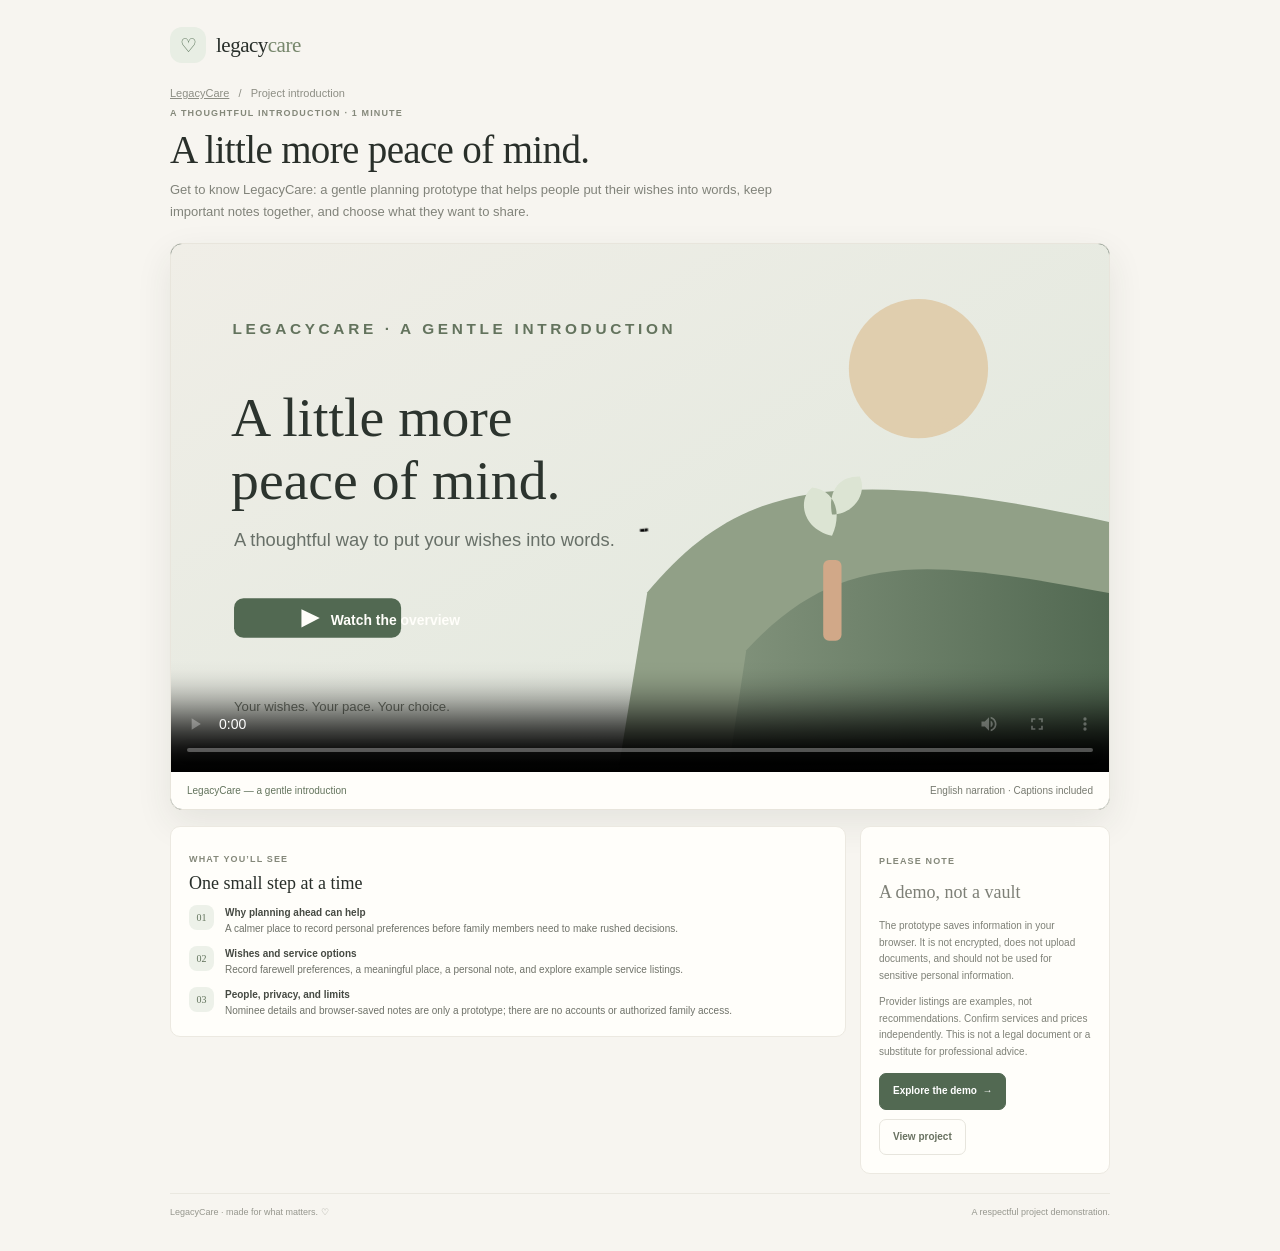
==== video.html @ 7e625909 "Add narrated LegacyCare project explainer video Publish a captioned narrated MP4, a responsive video" ====
<!doctype html>
<html lang="en">
  <head>
    <meta charset="UTF-8" />
    <meta name="viewport" content="width=device-width, initial-scale=1.0" />
    <meta name="theme-color" content="#f7f5f0" />
    <meta
      name="description"
      content="Watch a short introduction to LegacyCare: a thoughtful place to document end-of-life wishes and share them at your own pace."
    />
    <title>Meet LegacyCare — A short introduction</title>
    <style>
      :root { color-scheme: light; --ink: #292f2a; --muted: #898b82; --cream: #f7f5f0; --paper: #fffefa; --green: #526952; --line: #ece9e1; --serif: Georgia, "Times New Roman", serif; --sans: "Segoe UI", Arial, sans-serif; }
      * { box-sizing: border-box; }
      body { margin: 0; min-height: 100vh; background: var(--cream); color: var(--ink); font-family: var(--sans); -webkit-font-smoothing: antialiased; }
      a { color: inherit; }
      .page { width: min(940px, calc(100% - 36px)); margin: 0 auto; padding: 27px 0 34px; }
      .brand { display: inline-flex; gap: 10px; align-items: center; text-decoration: none; }
      .brand-mark { display: grid; place-items: center; width: 36px; height: 36px; border-radius: 12px; color: #536d52; background: #e8eee4; font-size: 19px; }
      .brand-name { font-family: var(--serif); font-size: 21px; letter-spacing: -.5px; }
      .brand-name span { color: #77876c; }
      .crumb { margin: 24px 0 8px; color: #8d8e84; font-size: 11px; }
      .eyebrow { color: #84887a; font-size: 9px; font-weight: 700; letter-spacing: 1.15px; }
      h1 { margin: 9px 0 7px; font-family: var(--serif); font-size: clamp(29px, 5vw, 39px); font-weight: 400; letter-spacing: -.65px; }
      .intro { max-width: 610px; margin: 0 0 20px; color: #81837a; font-size: 13px; line-height: 1.7; }
      .video-card { overflow: hidden; border: 1px solid #e8e5dc; border-radius: 12px; background: #32473b; box-shadow: 0 13px 36px rgba(49, 56, 45, .09); }
      video { display: block; width: 100%; aspect-ratio: 16 / 9; background: #34493e; }
      .video-meta { display: flex; justify-content: space-between; align-items: center; gap: 12px; padding: 13px 16px; background: var(--paper); color: #777a70; font-size: 10px; }
      .video-meta span:first-child { color: #63745d; }
      .content { display: grid; grid-template-columns: 1fr 250px; gap: 14px; align-items: start; margin-top: 16px; }
      .panel { padding: 18px; border: 1px solid var(--line); border-radius: 10px; background: var(--paper); }
      h2 { margin: 4px 0 11px; font-family: var(--serif); font-size: 18px; font-weight: 400; }
      .chapters { display: grid; gap: 10px; padding: 0; margin: 0; list-style: none; }
      .chapters li { display: grid; grid-template-columns: 27px 1fr; gap: 9px; align-items: start; color: #6f7269; font-size: 10px; line-height: 1.5; }
      .chapters li span { display: grid; place-items: center; width: 25px; height: 25px; border-radius: 8px; background: #edf1e9; color: #63745d; font-family: var(--serif); }
      .chapters strong { display: block; margin-bottom: 1px; color: #464a43; font-size: 10px; }
      .note { color: #7e8077; font-size: 10px; line-height: 1.65; }
      .note p:last-child { margin-bottom: 0; }
      .buttons { display: flex; flex-wrap: wrap; gap: 9px; margin-top: 13px; }
      .button { display: inline-flex; justify-content: center; align-items: center; min-height: 36px; padding: 9px 13px; border: 1px solid #e7e5dd; border-radius: 7px; background: var(--paper); color: #687160; text-decoration: none; font-size: 10px; font-weight: 600; }
      .button.primary { border-color: var(--green); background: var(--green); color: white; }
      .button:hover { filter: brightness(.97); }
      footer { display: flex; justify-content: space-between; gap: 10px; margin-top: 19px; padding-top: 13px; border-top: 1px solid #eae8e0; color: #96978e; font-size: 9px; }
      @media (max-width: 680px) { .page { width: min(100% - 28px, 520px); padding-top: 18px; } .content { grid-template-columns: 1fr; } .video-meta { align-items: flex-start; flex-direction: column; } footer { flex-direction: column; } }
    </style>
  </head>
  <body>
    <main class="page">
      <a class="brand" href="./" aria-label="LegacyCare home">
        <span class="brand-mark" aria-hidden="true">♡</span>
        <span class="brand-name">legacy<span>care</span></span>
      </a>
      <p class="crumb"><a href="./">LegacyCare</a> &nbsp; / &nbsp; Project introduction</p>
      <p class="eyebrow">A THOUGHTFUL INTRODUCTION · 1 MINUTE</p>
      <h1>A little more peace of mind.</h1>
      <p class="intro">Get to know LegacyCare: a gentle planning prototype that helps people put their wishes into words, keep important notes together, and choose what they want to share.</p>
      <section class="video-card" aria-label="LegacyCare project explanation video">
        <video controls playsinline preload="metadata" poster="legacycare-video-poster.svg">
          <source src="legacycare-explainer.mp4" type="video/mp4" />
          Your browser does not support MP4 video. <a href="legacycare-explainer.mp4">Download the LegacyCare explanation video.</a>
        </video>
        <div class="video-meta"><span>LegacyCare — a gentle introduction</span><span>English narration · Captions included</span></div>
      </section>
      <div class="content">
        <section class="panel">
          <p class="eyebrow">WHAT YOU’LL SEE</p>
          <h2>One small step at a time</h2>
          <ol class="chapters">
            <li><span>01</span><div><strong>Why planning ahead can help</strong>A calmer place to record personal preferences before family members need to make rushed decisions.</div></li>
            <li><span>02</span><div><strong>Wishes and service options</strong>Record farewell preferences, a meaningful place, a personal note, and explore example service listings.</div></li>
            <li><span>03</span><div><strong>People, privacy, and limits</strong>Nominee details and browser-saved notes are only a prototype; there are no accounts or authorized family access.</div></li>
          </ol>
        </section>
        <aside class="panel note">
          <p class="eyebrow">PLEASE NOTE</p>
          <h2>A demo, not a vault</h2>
          <p>The prototype saves information in your browser. It is not encrypted, does not upload documents, and should not be used for sensitive personal information.</p>
          <p>Provider listings are examples, not recommendations. Confirm services and prices independently. This is not a legal document or a substitute for professional advice.</p>
          <div class="buttons">
            <a class="button primary" href="./">Explore the demo <span aria-hidden="true">&nbsp; →</span></a>
            <a class="button" href="https://github.com/Amru421/Legacy-Care-Dignified-End-of-Life-Funeral-Planning-Platform">View project</a>
          </div>
        </aside>
      </div>
      <footer><span>LegacyCare · made for what matters. ♡</span><span>A respectful project demonstration.</span></footer>
    </main>
  </body>
</html>
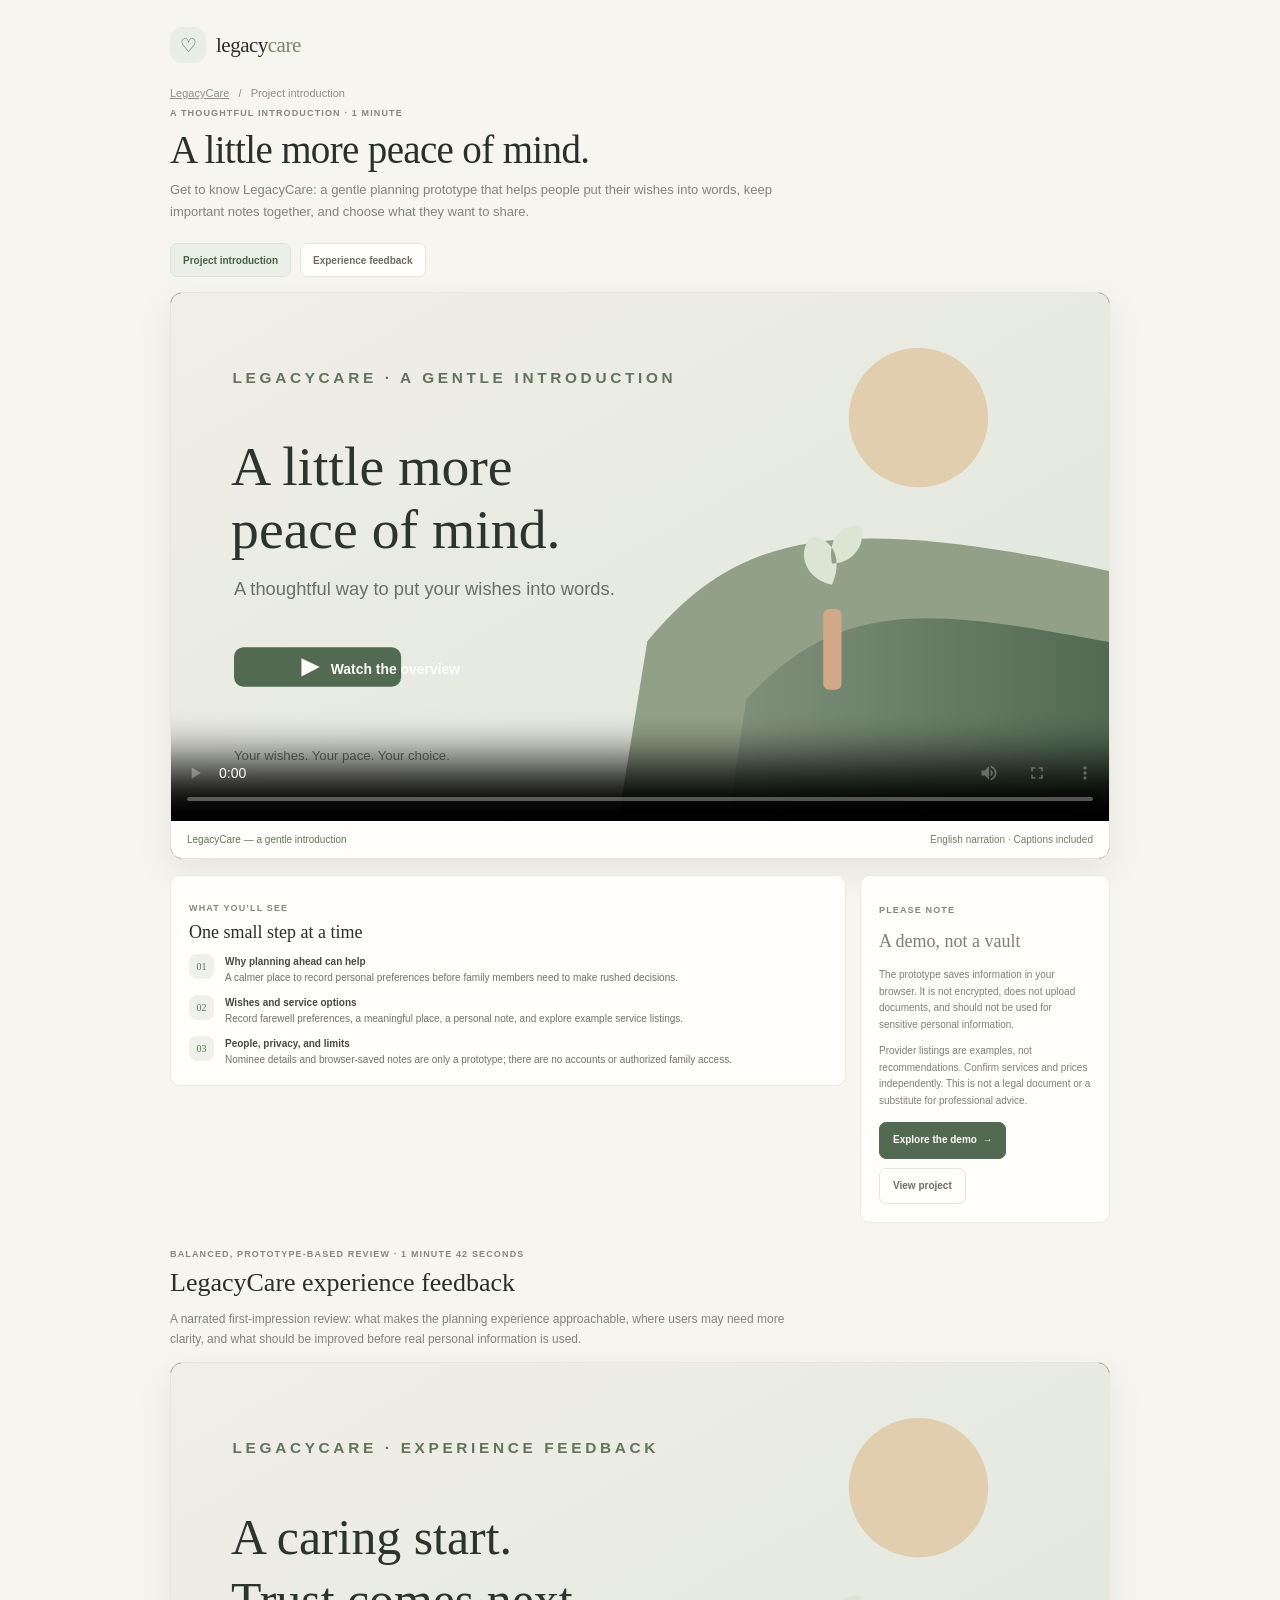
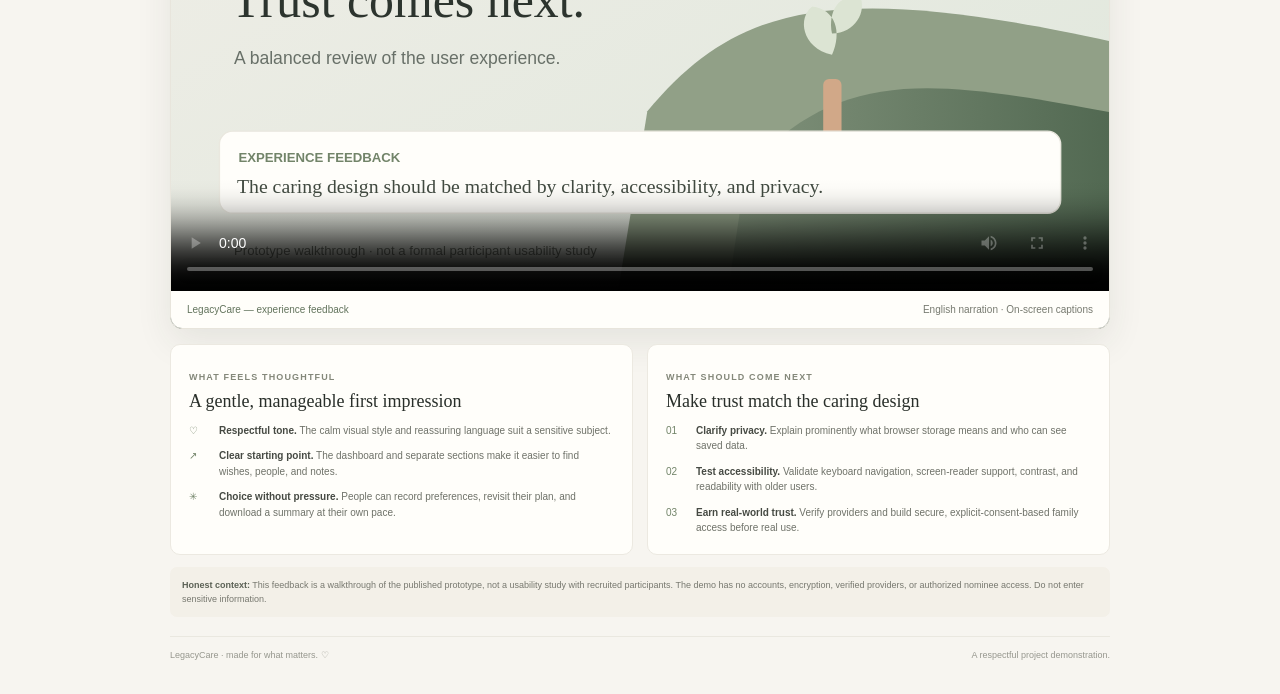
==== commit 67fc0617: "Add LegacyCare experience feedback video Publish a narrated, captioned walkthrough with balanced UX " ====
--- a/video.html
+++ b/video.html
@@ -6,7 +6,7 @@
     <meta name="theme-color" content="#f7f5f0" />
     <meta
       name="description"
-      content="Watch a short introduction to LegacyCare: a thoughtful place to document end-of-life wishes and share them at your own pace."
+      content="Watch a short LegacyCare introduction and a narrated user-experience review of the prototype."
     />
     <title>Meet LegacyCare — A short introduction</title>
     <style>
@@ -27,6 +27,22 @@
       video { display: block; width: 100%; aspect-ratio: 16 / 9; background: #34493e; }
       .video-meta { display: flex; justify-content: space-between; align-items: center; gap: 12px; padding: 13px 16px; background: var(--paper); color: #777a70; font-size: 10px; }
       .video-meta span:first-child { color: #63745d; }
+      .video-section { scroll-margin-top: 20px; }
+      .video-links { display: flex; flex-wrap: wrap; gap: 9px; margin: 0 0 15px; }
+      .video-links a { display: inline-flex; align-items: center; min-height: 34px; padding: 8px 12px; border: 1px solid #e7e5dd; border-radius: 7px; background: var(--paper); color: #687160; text-decoration: none; font-size: 10px; font-weight: 600; }
+      .video-links a[aria-current="location"] { border-color: #dce5d8; background: #eaf0e7; color: #476047; }
+      .video-links a:hover { filter: brightness(.97); }
+      .experience-heading { margin: 26px 0 12px; }
+      .experience-heading h2 { margin: 7px 0 5px; font-size: 26px; }
+      .experience-heading p:last-child { max-width: 650px; color: #81837a; font-size: 12px; line-height: 1.65; }
+      .feedback-grid { display: grid; grid-template-columns: 1fr 1fr; gap: 14px; align-items: start; margin-top: 15px; }
+      .feedback-grid .panel { height: 100%; }
+      .feedback-points { display: grid; gap: 10px; padding: 0; margin: 0; list-style: none; }
+      .feedback-points li { display: grid; grid-template-columns: 22px 1fr; gap: 8px; align-items: start; color: #6f7269; font-size: 10px; line-height: 1.55; }
+      .feedback-points li span { color: #728469; }
+      .feedback-points strong { color: #464a43; }
+      .feedback-limits { margin-top: 12px; padding: 11px 12px; border-radius: 7px; background: #f3f0e8; color: #77786f; font-size: 9px; line-height: 1.6; }
+      .feedback-limits strong { color: #5b6155; }
       .content { display: grid; grid-template-columns: 1fr 250px; gap: 14px; align-items: start; margin-top: 16px; }
       .panel { padding: 18px; border: 1px solid var(--line); border-radius: 10px; background: var(--paper); }
       h2 { margin: 4px 0 11px; font-family: var(--serif); font-size: 18px; font-weight: 400; }
@@ -41,7 +57,7 @@
       .button.primary { border-color: var(--green); background: var(--green); color: white; }
       .button:hover { filter: brightness(.97); }
       footer { display: flex; justify-content: space-between; gap: 10px; margin-top: 19px; padding-top: 13px; border-top: 1px solid #eae8e0; color: #96978e; font-size: 9px; }
-      @media (max-width: 680px) { .page { width: min(100% - 28px, 520px); padding-top: 18px; } .content { grid-template-columns: 1fr; } .video-meta { align-items: flex-start; flex-direction: column; } footer { flex-direction: column; } }
+      @media (max-width: 680px) { .page { width: min(100% - 28px, 520px); padding-top: 18px; } .content, .feedback-grid { grid-template-columns: 1fr; } .video-meta { align-items: flex-start; flex-direction: column; } footer { flex-direction: column; } }
     </style>
   </head>
   <body>
@@ -54,6 +70,11 @@
       <p class="eyebrow">A THOUGHTFUL INTRODUCTION · 1 MINUTE</p>
       <h1>A little more peace of mind.</h1>
       <p class="intro">Get to know LegacyCare: a gentle planning prototype that helps people put their wishes into words, keep important notes together, and choose what they want to share.</p>
+      <nav class="video-links" aria-label="Project videos">
+        <a href="#project-introduction" aria-current="location">Project introduction</a>
+        <a href="#experience-feedback">Experience feedback</a>
+      </nav>
+      <section class="video-section" id="project-introduction" aria-label="LegacyCare project introduction">
       <section class="video-card" aria-label="LegacyCare project explanation video">
         <video controls playsinline preload="metadata" poster="legacycare-video-poster.svg">
           <source src="legacycare-explainer.mp4" type="video/mp4" />
@@ -82,6 +103,43 @@
           </div>
         </aside>
       </div>
+      </section>
+      <section class="video-section" id="experience-feedback" aria-labelledby="experience-title">
+        <header class="experience-heading">
+          <p class="eyebrow">BALANCED, PROTOTYPE-BASED REVIEW · 1 MINUTE 42 SECONDS</p>
+          <h2 id="experience-title">LegacyCare experience feedback</h2>
+          <p>A narrated first-impression review: what makes the planning experience approachable, where users may need more clarity, and what should be improved before real personal information is used.</p>
+        </header>
+        <section class="video-card" aria-label="LegacyCare experience feedback video">
+          <video controls playsinline preload="metadata" poster="legacycare-experience-poster.svg">
+            <source src="legacycare-experience-feedback.mp4" type="video/mp4" />
+            Your browser does not support MP4 video.
+            <a href="legacycare-experience-feedback.mp4">Watch the LegacyCare experience feedback video.</a>
+          </video>
+          <div class="video-meta"><span>LegacyCare — experience feedback</span><span>English narration · On-screen captions</span></div>
+        </section>
+        <div class="feedback-grid">
+          <section class="panel">
+            <p class="eyebrow">WHAT FEELS THOUGHTFUL</p>
+            <h2>A gentle, manageable first impression</h2>
+            <ul class="feedback-points">
+              <li><span>♡</span><div><strong>Respectful tone.</strong> The calm visual style and reassuring language suit a sensitive subject.</div></li>
+              <li><span>↗</span><div><strong>Clear starting point.</strong> The dashboard and separate sections make it easier to find wishes, people, and notes.</div></li>
+              <li><span>✳</span><div><strong>Choice without pressure.</strong> People can record preferences, revisit their plan, and download a summary at their own pace.</div></li>
+            </ul>
+          </section>
+          <section class="panel">
+            <p class="eyebrow">WHAT SHOULD COME NEXT</p>
+            <h2>Make trust match the caring design</h2>
+            <ul class="feedback-points">
+              <li><span>01</span><div><strong>Clarify privacy.</strong> Explain prominently what browser storage means and who can see saved data.</div></li>
+              <li><span>02</span><div><strong>Test accessibility.</strong> Validate keyboard navigation, screen-reader support, contrast, and readability with older users.</div></li>
+              <li><span>03</span><div><strong>Earn real-world trust.</strong> Verify providers and build secure, explicit-consent-based family access before real use.</div></li>
+            </ul>
+          </section>
+        </div>
+        <p class="feedback-limits"><strong>Honest context:</strong> This feedback is a walkthrough of the published prototype, not a usability study with recruited participants. The demo has no accounts, encryption, verified providers, or authorized nominee access. Do not enter sensitive information.</p>
+      </section>
       <footer><span>LegacyCare · made for what matters. ♡</span><span>A respectful project demonstration.</span></footer>
     </main>
   </body>
